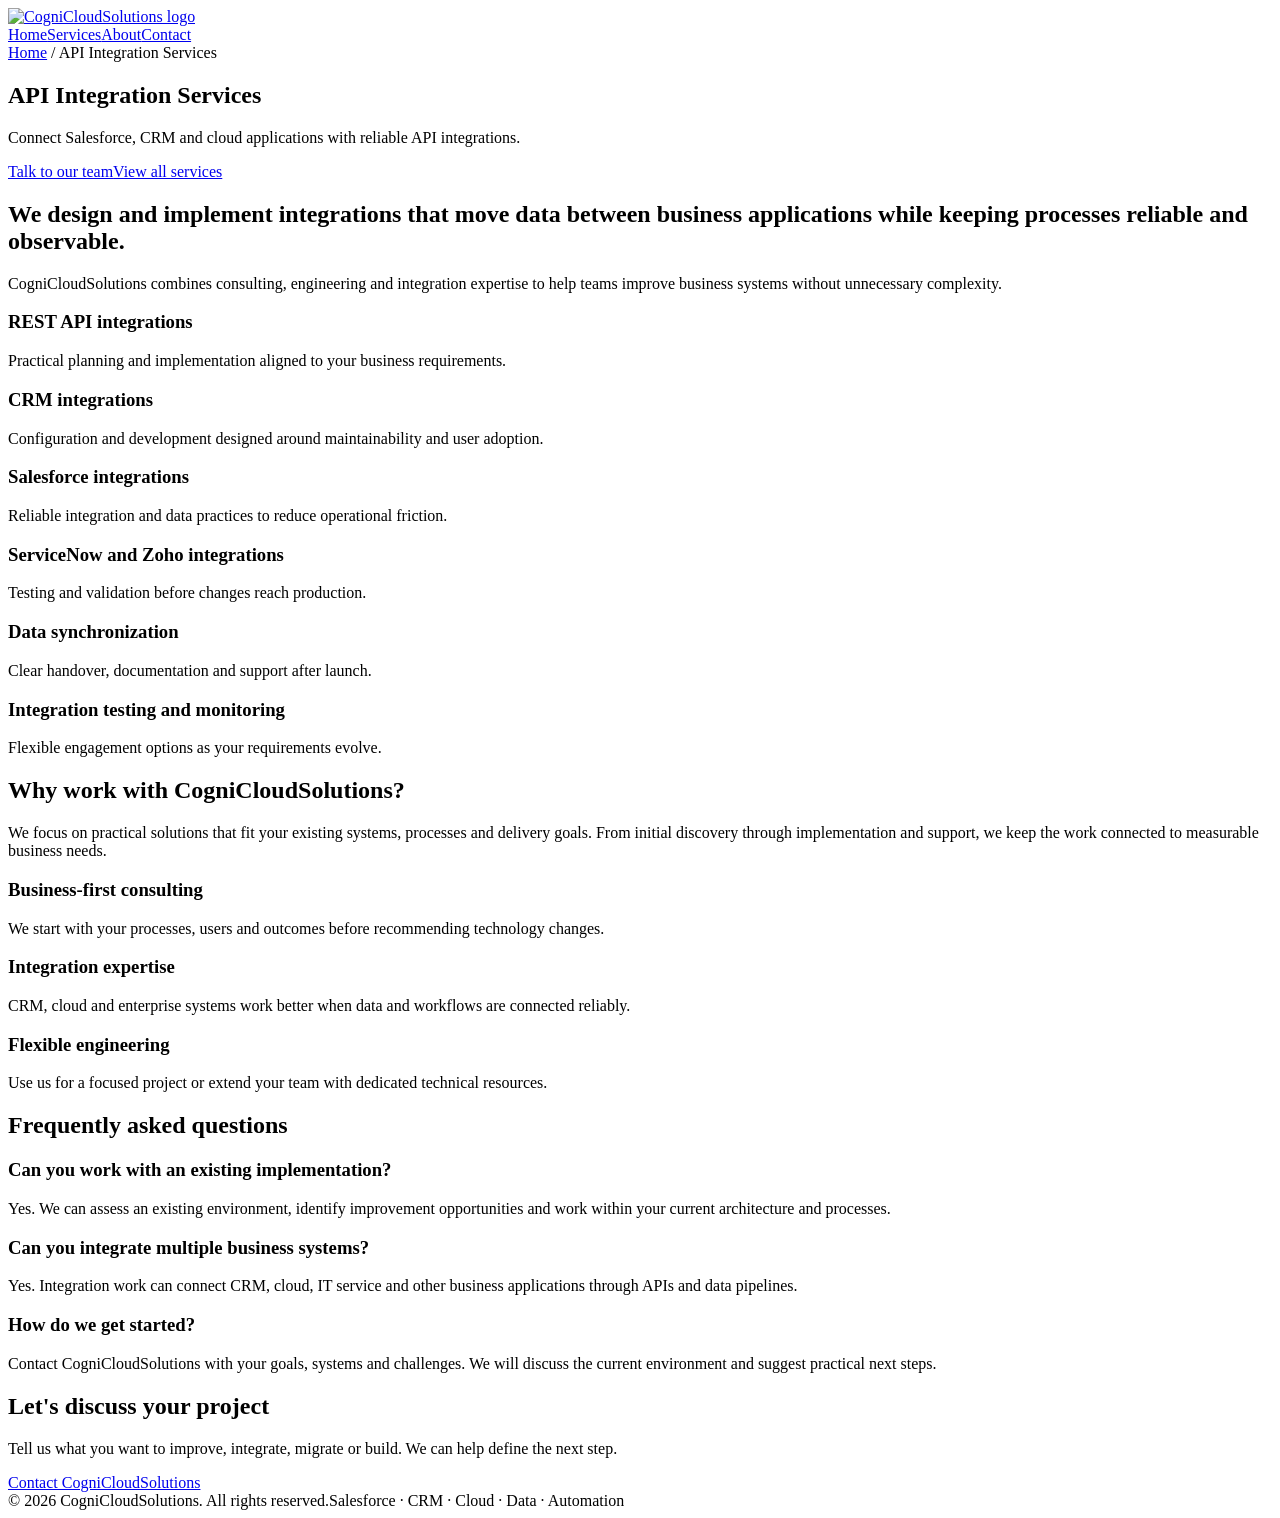
==== api-integration/index.html @ aa881811 "Add SEO service page: API Integration Services" ====
<!DOCTYPE html><html lang="en"><head><meta charset="utf-8"><meta name="viewport" content="width=device-width,initial-scale=1"><title>API Integration Services | CRM & Cloud Integration | CogniCloudSolutions</title><meta name="description" content="API integration services connecting Salesforce, CRM, cloud, ServiceNow, Zoho and business applications through reliable integrations."><link rel="canonical" href="https://www.cognicloudsolutions.com/api-integration"><meta name="robots" content="index, follow, max-image-preview:large"><meta property="og:type" content="website"><meta property="og:url" content="https://www.cognicloudsolutions.com/api-integration"><meta property="og:title" content="API Integration Services | CRM & Cloud Integration | CogniCloudSolutions"><meta property="og:description" content="API integration services connecting Salesforce, CRM, cloud, ServiceNow, Zoho and business applications through reliable integrations."><meta property="og:image" content="https://www.cognicloudsolutions.com/assets/cognicloudsolutions-logo.svg"><link rel="stylesheet" href="assets/seo.css"><link rel="preconnect" href="https://fonts.googleapis.com"><link rel="preconnect" href="https://fonts.gstatic.com" crossorigin><link href="https://fonts.googleapis.com/css2?family=Bricolage+Grotesque:wght@500;700;800&family=Public+Sans:wght@400;500;600&display=swap" rel="stylesheet"><script type="application/ld+json">{"@context":"https://schema.org","@type":"WebPage","name":"API Integration Services | CRM & Cloud Integration | CogniCloudSolutions","url":"https://www.cognicloudsolutions.com/api-integration","description":"API integration services connecting Salesforce, CRM, cloud, ServiceNow, Zoho and business applications through reliable integrations.","isPartOf":{"@type":"WebSite","name":"CogniCloudSolutions","url":"https://www.cognicloudsolutions.com/"}}</script><script type="application/ld+json">{"@context":"https://schema.org","@type":"BreadcrumbList","itemListElement":[{"@type":"ListItem","position":1,"name":"Home","item":"https://www.cognicloudsolutions.com/"},{"@type":"ListItem","position":2,"name":"API Integration Services","item":"https://www.cognicloudsolutions.com/api-integration"}]}</script></head><body><header><div class="wrap"><a class="logo" href="/" aria-label="CogniCloudSolutions home"><img src="assets/cognicloudsolutions-logo.svg" alt="CogniCloudSolutions logo"></a><nav><a href="/">Home</a><a href="/#services">Services</a><a href="/#about">About</a><a class="btn" href="/#contact">Contact</a></nav></div></header><main><section class="hero"><div class="wrap"><div class="crumb"><a href="/">Home</a> / API Integration Services</div><h1>API Integration Services</h1><p>Connect Salesforce, CRM and cloud applications with reliable API integrations.</p><div class="cta"><a class="btn" href="/#contact">Talk to our team</a><a class="btn ghost" href="/#services">View all services</a></div></div></section><section><div class="wrap"><h2>We design and implement integrations that move data between business applications while keeping processes reliable and observable.</h2><p class="muted">CogniCloudSolutions combines consulting, engineering and integration expertise to help teams improve business systems without unnecessary complexity.</p><div class="grid"><div class="card"><h3>REST API integrations</h3><p class="muted">Practical planning and implementation aligned to your business requirements.</p></div><div class="card"><h3>CRM integrations</h3><p class="muted">Configuration and development designed around maintainability and user adoption.</p></div><div class="card"><h3>Salesforce integrations</h3><p class="muted">Reliable integration and data practices to reduce operational friction.</p></div><div class="card"><h3>ServiceNow and Zoho integrations</h3><p class="muted">Testing and validation before changes reach production.</p></div><div class="card"><h3>Data synchronization</h3><p class="muted">Clear handover, documentation and support after launch.</p></div><div class="card"><h3>Integration testing and monitoring</h3><p class="muted">Flexible engagement options as your requirements evolve.</p></div></div></div></section><section class="white"><div class="wrap"><h2>Why work with CogniCloudSolutions?</h2><p class="muted">We focus on practical solutions that fit your existing systems, processes and delivery goals. From initial discovery through implementation and support, we keep the work connected to measurable business needs.</p><div class="grid"><div class="card"><h3>Business-first consulting</h3><p class="muted">We start with your processes, users and outcomes before recommending technology changes.</p></div><div class="card"><h3>Integration expertise</h3><p class="muted">CRM, cloud and enterprise systems work better when data and workflows are connected reliably.</p></div><div class="card"><h3>Flexible engineering</h3><p class="muted">Use us for a focused project or extend your team with dedicated technical resources.</p></div></div></div></section><section><div class="wrap"><h2>Frequently asked questions</h2><div class="faq"><h3>Can you work with an existing implementation?</h3><p class="muted">Yes. We can assess an existing environment, identify improvement opportunities and work within your current architecture and processes.</p></div><div class="faq"><h3>Can you integrate multiple business systems?</h3><p class="muted">Yes. Integration work can connect CRM, cloud, IT service and other business applications through APIs and data pipelines.</p></div><div class="faq"><h3>How do we get started?</h3><p class="muted">Contact CogniCloudSolutions with your goals, systems and challenges. We will discuss the current environment and suggest practical next steps.</p></div></div></section><section class="cta-band"><div class="wrap"><h2>Let's discuss your project</h2><p>Tell us what you want to improve, integrate, migrate or build. We can help define the next step.</p><a class="btn" href="/#contact">Contact CogniCloudSolutions</a></div></section></main><footer><div class="wrap"><span>&copy; 2026 CogniCloudSolutions. All rights reserved.</span><span>Salesforce · CRM · Cloud · Data · Automation</span></div></footer></body></html>
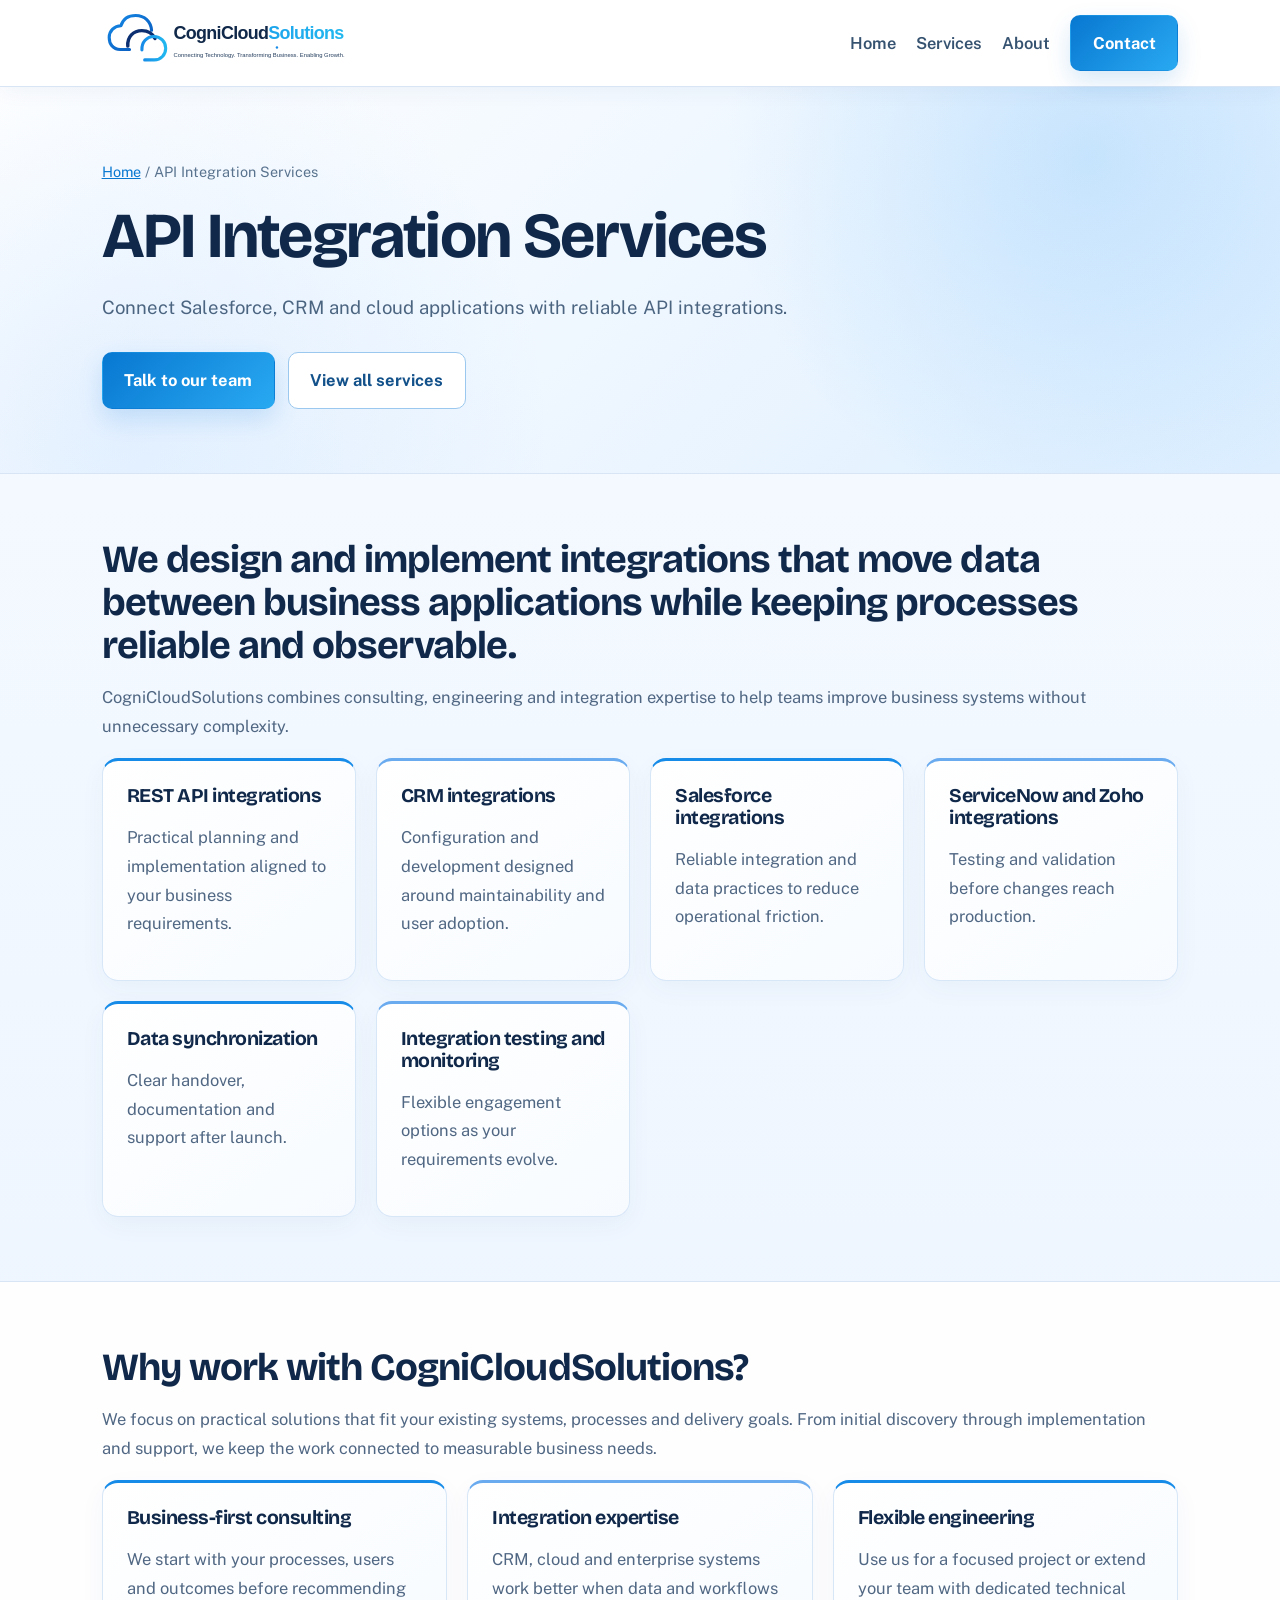
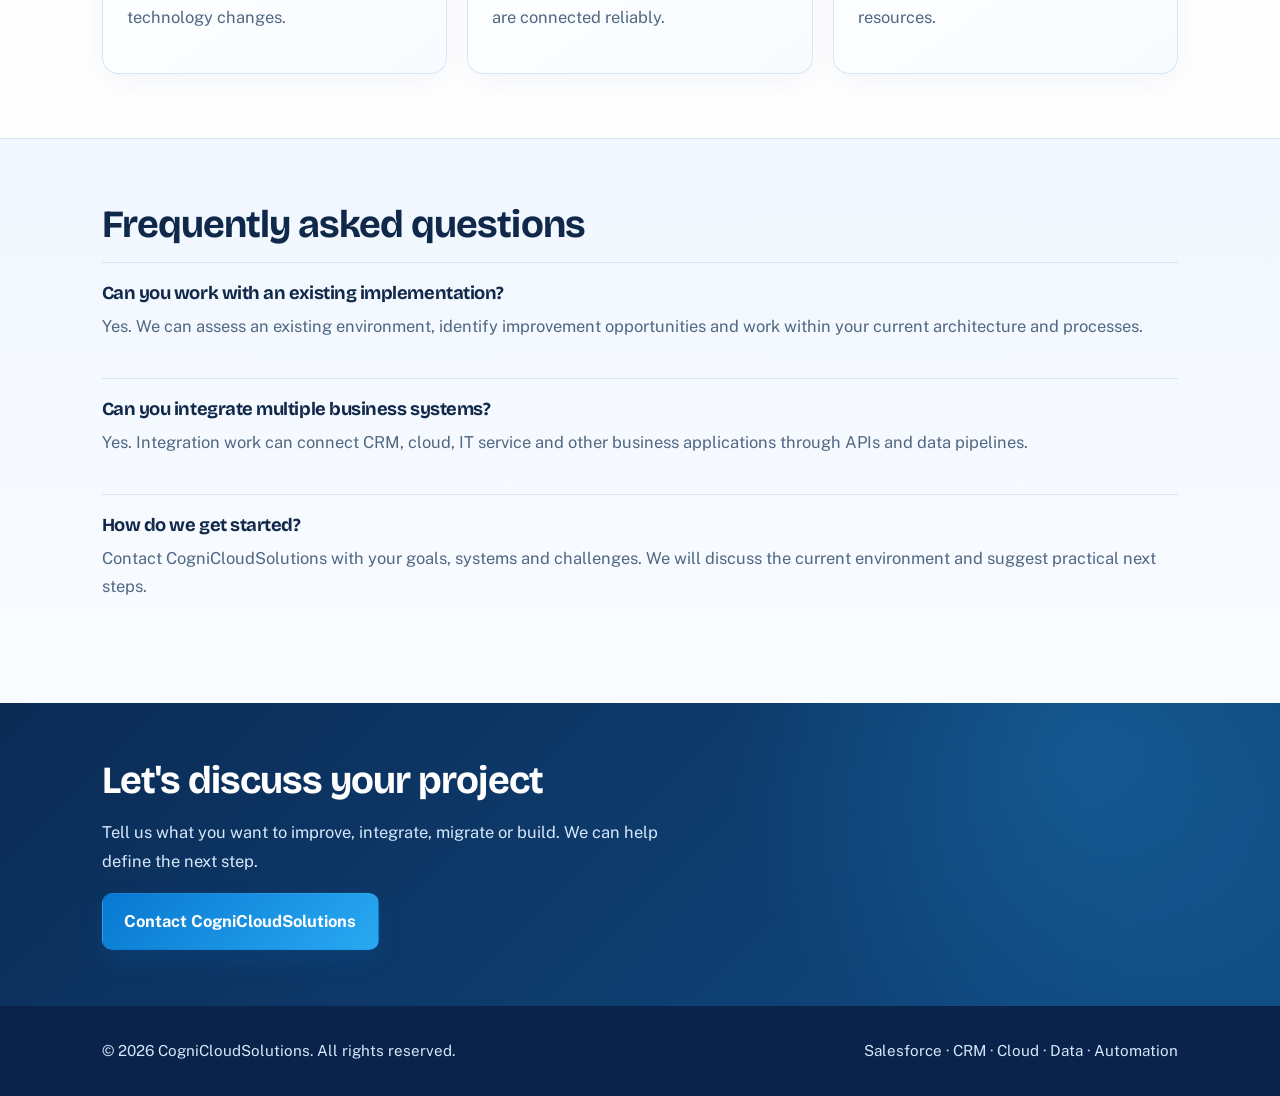
==== commit df936712: "Fix shared stylesheet and logo paths on service page" ====
--- a/api-integration/index.html
+++ b/api-integration/index.html
@@ -1 +1 @@
-<!DOCTYPE html><html lang="en"><head><meta charset="utf-8"><meta name="viewport" content="width=device-width,initial-scale=1"><title>API Integration Services | CRM & Cloud Integration | CogniCloudSolutions</title><meta name="description" content="API integration services connecting Salesforce, CRM, cloud, ServiceNow, Zoho and business applications through reliable integrations."><link rel="canonical" href="https://www.cognicloudsolutions.com/api-integration"><meta name="robots" content="index, follow, max-image-preview:large"><meta property="og:type" content="website"><meta property="og:url" content="https://www.cognicloudsolutions.com/api-integration"><meta property="og:title" content="API Integration Services | CRM & Cloud Integration | CogniCloudSolutions"><meta property="og:description" content="API integration services connecting Salesforce, CRM, cloud, ServiceNow, Zoho and business applications through reliable integrations."><meta property="og:image" content="https://www.cognicloudsolutions.com/assets/cognicloudsolutions-logo.svg"><link rel="stylesheet" href="assets/seo.css"><link rel="preconnect" href="https://fonts.googleapis.com"><link rel="preconnect" href="https://fonts.gstatic.com" crossorigin><link href="https://fonts.googleapis.com/css2?family=Bricolage+Grotesque:wght@500;700;800&family=Public+Sans:wght@400;500;600&display=swap" rel="stylesheet"><script type="application/ld+json">{"@context":"https://schema.org","@type":"WebPage","name":"API Integration Services | CRM & Cloud Integration | CogniCloudSolutions","url":"https://www.cognicloudsolutions.com/api-integration","description":"API integration services connecting Salesforce, CRM, cloud, ServiceNow, Zoho and business applications through reliable integrations.","isPartOf":{"@type":"WebSite","name":"CogniCloudSolutions","url":"https://www.cognicloudsolutions.com/"}}</script><script type="application/ld+json">{"@context":"https://schema.org","@type":"BreadcrumbList","itemListElement":[{"@type":"ListItem","position":1,"name":"Home","item":"https://www.cognicloudsolutions.com/"},{"@type":"ListItem","position":2,"name":"API Integration Services","item":"https://www.cognicloudsolutions.com/api-integration"}]}</script></head><body><header><div class="wrap"><a class="logo" href="/" aria-label="CogniCloudSolutions home"><img src="assets/cognicloudsolutions-logo.svg" alt="CogniCloudSolutions logo"></a><nav><a href="/">Home</a><a href="/#services">Services</a><a href="/#about">About</a><a class="btn" href="/#contact">Contact</a></nav></div></header><main><section class="hero"><div class="wrap"><div class="crumb"><a href="/">Home</a> / API Integration Services</div><h1>API Integration Services</h1><p>Connect Salesforce, CRM and cloud applications with reliable API integrations.</p><div class="cta"><a class="btn" href="/#contact">Talk to our team</a><a class="btn ghost" href="/#services">View all services</a></div></div></section><section><div class="wrap"><h2>We design and implement integrations that move data between business applications while keeping processes reliable and observable.</h2><p class="muted">CogniCloudSolutions combines consulting, engineering and integration expertise to help teams improve business systems without unnecessary complexity.</p><div class="grid"><div class="card"><h3>REST API integrations</h3><p class="muted">Practical planning and implementation aligned to your business requirements.</p></div><div class="card"><h3>CRM integrations</h3><p class="muted">Configuration and development designed around maintainability and user adoption.</p></div><div class="card"><h3>Salesforce integrations</h3><p class="muted">Reliable integration and data practices to reduce operational friction.</p></div><div class="card"><h3>ServiceNow and Zoho integrations</h3><p class="muted">Testing and validation before changes reach production.</p></div><div class="card"><h3>Data synchronization</h3><p class="muted">Clear handover, documentation and support after launch.</p></div><div class="card"><h3>Integration testing and monitoring</h3><p class="muted">Flexible engagement options as your requirements evolve.</p></div></div></div></section><section class="white"><div class="wrap"><h2>Why work with CogniCloudSolutions?</h2><p class="muted">We focus on practical solutions that fit your existing systems, processes and delivery goals. From initial discovery through implementation and support, we keep the work connected to measurable business needs.</p><div class="grid"><div class="card"><h3>Business-first consulting</h3><p class="muted">We start with your processes, users and outcomes before recommending technology changes.</p></div><div class="card"><h3>Integration expertise</h3><p class="muted">CRM, cloud and enterprise systems work better when data and workflows are connected reliably.</p></div><div class="card"><h3>Flexible engineering</h3><p class="muted">Use us for a focused project or extend your team with dedicated technical resources.</p></div></div></div></section><section><div class="wrap"><h2>Frequently asked questions</h2><div class="faq"><h3>Can you work with an existing implementation?</h3><p class="muted">Yes. We can assess an existing environment, identify improvement opportunities and work within your current architecture and processes.</p></div><div class="faq"><h3>Can you integrate multiple business systems?</h3><p class="muted">Yes. Integration work can connect CRM, cloud, IT service and other business applications through APIs and data pipelines.</p></div><div class="faq"><h3>How do we get started?</h3><p class="muted">Contact CogniCloudSolutions with your goals, systems and challenges. We will discuss the current environment and suggest practical next steps.</p></div></div></section><section class="cta-band"><div class="wrap"><h2>Let's discuss your project</h2><p>Tell us what you want to improve, integrate, migrate or build. We can help define the next step.</p><a class="btn" href="/#contact">Contact CogniCloudSolutions</a></div></section></main><footer><div class="wrap"><span>&copy; 2026 CogniCloudSolutions. All rights reserved.</span><span>Salesforce · CRM · Cloud · Data · Automation</span></div></footer></body></html>+<!DOCTYPE html><html lang="en"><head><meta charset="utf-8"><meta name="viewport" content="width=device-width,initial-scale=1"><title>API Integration Services | CRM & Cloud Integration | CogniCloudSolutions</title><meta name="description" content="API integration services connecting Salesforce, CRM, cloud, ServiceNow, Zoho and business applications through reliable integrations."><link rel="canonical" href="https://www.cognicloudsolutions.com/api-integration"><meta name="robots" content="index, follow, max-image-preview:large"><meta property="og:type" content="website"><meta property="og:url" content="https://www.cognicloudsolutions.com/api-integration"><meta property="og:title" content="API Integration Services | CRM & Cloud Integration | CogniCloudSolutions"><meta property="og:description" content="API integration services connecting Salesforce, CRM, cloud, ServiceNow, Zoho and business applications through reliable integrations."><meta property="og:image" content="https://www.cognicloudsolutions.com/assets/cognicloudsolutions-logo.svg"><link rel="stylesheet" href="/assets/seo.css"><link rel="preconnect" href="https://fonts.googleapis.com"><link rel="preconnect" href="https://fonts.gstatic.com" crossorigin><link href="https://fonts.googleapis.com/css2?family=Bricolage+Grotesque:wght@500;700;800&family=Public+Sans:wght@400;500;600&display=swap" rel="stylesheet"><script type="application/ld+json">{"@context":"https://schema.org","@type":"WebPage","name":"API Integration Services | CRM & Cloud Integration | CogniCloudSolutions","url":"https://www.cognicloudsolutions.com/api-integration","description":"API integration services connecting Salesforce, CRM, cloud, ServiceNow, Zoho and business applications through reliable integrations.","isPartOf":{"@type":"WebSite","name":"CogniCloudSolutions","url":"https://www.cognicloudsolutions.com/"}}</script><script type="application/ld+json">{"@context":"https://schema.org","@type":"BreadcrumbList","itemListElement":[{"@type":"ListItem","position":1,"name":"Home","item":"https://www.cognicloudsolutions.com/"},{"@type":"ListItem","position":2,"name":"API Integration Services","item":"https://www.cognicloudsolutions.com/api-integration"}]}</script></head><body><header><div class="wrap"><a class="logo" href="/" aria-label="CogniCloudSolutions home"><img src="/assets/cognicloudsolutions-logo.svg" alt="CogniCloudSolutions logo"></a><nav><a href="/">Home</a><a href="/#services">Services</a><a href="/#about">About</a><a class="btn" href="/#contact">Contact</a></nav></div></header><main><section class="hero"><div class="wrap"><div class="crumb"><a href="/">Home</a> / API Integration Services</div><h1>API Integration Services</h1><p>Connect Salesforce, CRM and cloud applications with reliable API integrations.</p><div class="cta"><a class="btn" href="/#contact">Talk to our team</a><a class="btn ghost" href="/#services">View all services</a></div></div></section><section><div class="wrap"><h2>We design and implement integrations that move data between business applications while keeping processes reliable and observable.</h2><p class="muted">CogniCloudSolutions combines consulting, engineering and integration expertise to help teams improve business systems without unnecessary complexity.</p><div class="grid"><div class="card"><h3>REST API integrations</h3><p class="muted">Practical planning and implementation aligned to your business requirements.</p></div><div class="card"><h3>CRM integrations</h3><p class="muted">Configuration and development designed around maintainability and user adoption.</p></div><div class="card"><h3>Salesforce integrations</h3><p class="muted">Reliable integration and data practices to reduce operational friction.</p></div><div class="card"><h3>ServiceNow and Zoho integrations</h3><p class="muted">Testing and validation before changes reach production.</p></div><div class="card"><h3>Data synchronization</h3><p class="muted">Clear handover, documentation and support after launch.</p></div><div class="card"><h3>Integration testing and monitoring</h3><p class="muted">Flexible engagement options as your requirements evolve.</p></div></div></div></section><section class="white"><div class="wrap"><h2>Why work with CogniCloudSolutions?</h2><p class="muted">We focus on practical solutions that fit your existing systems, processes and delivery goals. From initial discovery through implementation and support, we keep the work connected to measurable business needs.</p><div class="grid"><div class="card"><h3>Business-first consulting</h3><p class="muted">We start with your processes, users and outcomes before recommending technology changes.</p></div><div class="card"><h3>Integration expertise</h3><p class="muted">CRM, cloud and enterprise systems work better when data and workflows are connected reliably.</p></div><div class="card"><h3>Flexible engineering</h3><p class="muted">Use us for a focused project or extend your team with dedicated technical resources.</p></div></div></div></section><section><div class="wrap"><h2>Frequently asked questions</h2><div class="faq"><h3>Can you work with an existing implementation?</h3><p class="muted">Yes. We can assess an existing environment, identify improvement opportunities and work within your current architecture and processes.</p></div><div class="faq"><h3>Can you integrate multiple business systems?</h3><p class="muted">Yes. Integration work can connect CRM, cloud, IT service and other business applications through APIs and data pipelines.</p></div><div class="faq"><h3>How do we get started?</h3><p class="muted">Contact CogniCloudSolutions with your goals, systems and challenges. We will discuss the current environment and suggest practical next steps.</p></div></div></section><section class="cta-band"><div class="wrap"><h2>Let's discuss your project</h2><p>Tell us what you want to improve, integrate, migrate or build. We can help define the next step.</p><a class="btn" href="/#contact">Contact CogniCloudSolutions</a></div></section></main><footer><div class="wrap"><span>&copy; 2026 CogniCloudSolutions. All rights reserved.</span><span>Salesforce · CRM · Cloud · Data · Automation</span></div></footer></body></html>
--- a/assets/seo.css
+++ b/assets/seo.css
@@ -0,0 +1,26 @@
+*{box-sizing:border-box}
+:root{--ink:#102849;--muted:#506783;--line:#d7e5f5;--blue:#0878d1;--cyan:#29a9f2;--navy:#09234b;--pale:#edf6ff;--shadow:0 18px 50px rgba(16,61,112,.09)}
+html{scroll-behavior:smooth}
+body{margin:0;background:linear-gradient(180deg,#f7fbff 0%,#edf5ff 55%,#fff 100%);color:var(--ink);font:400 1.03rem/1.75 "Public Sans",system-ui,-apple-system,"Segoe UI",sans-serif}
+h1,h2,h3{font-family:"Bricolage Grotesque","Segoe UI",system-ui,sans-serif;line-height:1.12;margin:0 0 1rem;letter-spacing:-.025em;color:var(--ink)}
+h1{font-size:clamp(2.25rem,5.4vw,4rem)}h2{font-size:clamp(1.75rem,3vw,2.5rem)}h3{font-size:1.25rem}
+p{margin:.5rem 0 1.1rem}a{color:inherit}
+.wrap{max-width:1120px;margin:auto;padding:0 1.35rem}
+header{background:rgba(255,255,255,.96);color:var(--ink);border-bottom:1px solid var(--line);box-shadow:0 4px 20px rgba(16,61,112,.05);position:relative;z-index:5}
+header .wrap{display:flex;align-items:center;justify-content:space-between;gap:1rem;flex-wrap:wrap;padding:.75rem 1.35rem}
+.logo{display:inline-flex;align-items:center}.logo img{width:250px;height:62px;object-fit:contain;filter:none}
+nav{display:flex;gap:1.25rem;align-items:center;flex-wrap:wrap;font-weight:600}nav a{text-decoration:none;color:#355270;transition:color .2s}nav a:hover{color:var(--blue)}
+.btn{display:inline-block;background:linear-gradient(135deg,var(--blue),var(--cyan));color:#fff;padding:.8rem 1.35rem;border-radius:10px;font-weight:700;text-decoration:none;border:1px solid transparent;box-shadow:0 10px 25px rgba(8,120,209,.16);transition:transform .2s,box-shadow .2s}
+.btn:hover{transform:translateY(-1px);box-shadow:0 14px 28px rgba(8,120,209,.22)}
+.hero{background:radial-gradient(circle at 85% 18%,rgba(65,165,247,.20),transparent 32%),radial-gradient(circle at 10% 90%,rgba(136,190,255,.18),transparent 35%),linear-gradient(135deg,#fff 0%,#edf6ff 56%,#dceeff 100%);color:var(--ink);padding:4.5rem 0 4rem;border-bottom:1px solid var(--line);position:relative;overflow:hidden}
+.hero h1{max-width:24ch}.hero p{font-size:1.16rem;color:#4b6480;max-width:65ch;margin:1.2rem 0 1.8rem}
+.cta{display:flex;gap:.8rem;flex-wrap:wrap}.btn.ghost{background:#fff;color:#13518a;border:1px solid #9bc8ee;box-shadow:none}
+section{padding:4rem 0}section.white{background:rgba(255,255,255,.92);border-top:1px solid var(--line);border-bottom:1px solid var(--line)}
+.grid{display:grid;gap:1.25rem;grid-template-columns:repeat(auto-fit,minmax(250px,1fr))}
+.card{background:linear-gradient(145deg,#fff,#f7fbff);border:1px solid #d8e7f8;border-top:3px solid #168be8;border-radius:16px;padding:1.5rem;box-shadow:0 8px 26px rgba(16,61,112,.045);transition:transform .2s,box-shadow .2s}
+.card:nth-child(even){border-top-color:#6aabef}.card:hover{transform:translateY(-3px);box-shadow:var(--shadow)}.card h3{font-size:1.22rem}
+.muted{color:var(--muted)}.faq{border-top:1px solid var(--line);padding:1.25rem 0}.faq h3{font-size:1.15rem;margin-bottom:.4rem}
+.crumb{font-size:.9rem;color:#59738e;margin-bottom:1rem}.crumb a{text-decoration:underline;color:#0878d1}
+.cta-band{background:radial-gradient(circle at 85% 15%,rgba(41,169,242,.22),transparent 32%),linear-gradient(135deg,#0b2b55,#104b83);color:#fff;padding:3.5rem 0}.cta-band h2{color:#fff}.cta-band p{color:#d6e8fb;max-width:60ch}
+footer{background:#09234b;color:#d6e8fb;padding:2rem 0;font-size:.95rem}footer .wrap{display:flex;justify-content:space-between;gap:1rem;flex-wrap:wrap}
+@media(max-width:700px){.logo img{width:210px;height:52px}nav{width:100%;justify-content:flex-start;gap:.9rem}.hero{padding:3.5rem 0 3rem}section{padding:3rem 0}.wrap{padding:0 1rem}}
